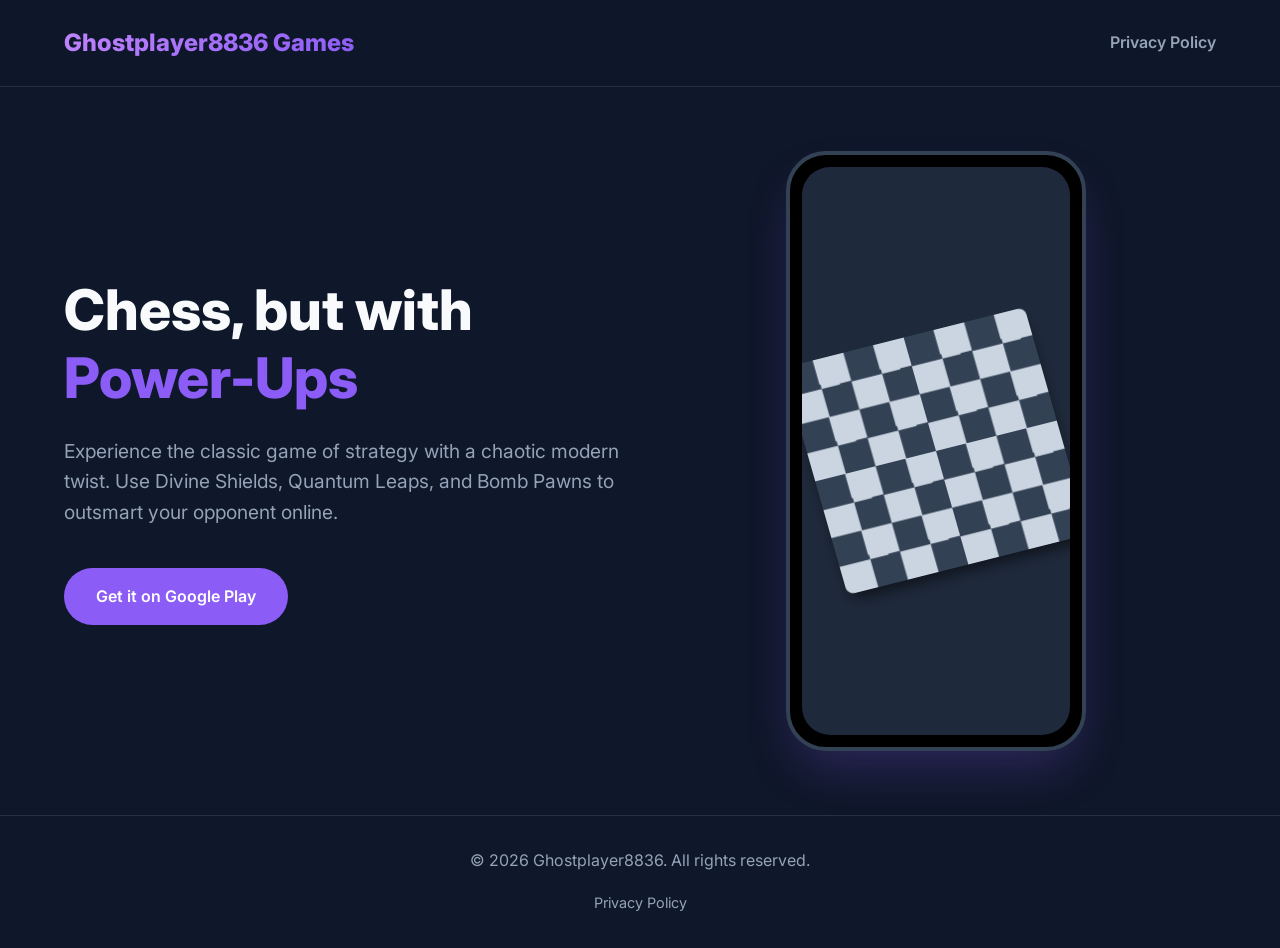
==== index.html @ abc0f1ea "Initial commit of studio website and privacy policy" ====
<!DOCTYPE html>
<html lang="en">
<head>
    <meta charset="UTF-8">
    <meta name="viewport" content="width=device-width, initial-scale=1.0">
    <title>Ghostplayer8836 Games</title>
    <link rel="stylesheet" href="styles.css">
    <link href="https://fonts.googleapis.com/css2?family=Inter:wght@400;600;800&display=swap" rel="stylesheet">
</head>
<body>
    <nav class="navbar">
        <div class="logo">Ghostplayer8836 Games</div>
        <div class="nav-links">
            <a href="privacy.html" class="nav-link">Privacy Policy</a>
        </div>
    </nav>

    <main class="hero">
        <div class="hero-content">
            <h1 class="hero-title">Chess, but with <span class="highlight">Power-Ups</span></h1>
            <p class="hero-subtitle">Experience the classic game of strategy with a chaotic modern twist. Use Divine Shields, Quantum Leaps, and Bomb Pawns to outsmart your opponent online.</p>
            <div class="cta-group">
                <a href="#" class="btn btn-primary">Get it on Google Play</a>
            </div>
        </div>
        <div class="hero-image">
            <!-- Placeholder for app screenshot -->
            <div class="mockup">
                <div class="mockup-screen">
                    <div class="mockup-board"></div>
                </div>
            </div>
        </div>
    </main>

    <footer>
        <p>&copy; <script>document.write(new Date().getFullYear());</script> Ghostplayer8836. All rights reserved.</p>
        <div class="footer-links">
            <a href="privacy.html">Privacy Policy</a>
        </div>
    </footer>
</body>
</html>
---- styles.css ----
:root {
    --bg-color: #0f172a;
    --surface-color: #1e293b;
    --text-primary: #f8fafc;
    --text-secondary: #94a3b8;
    --accent-color: #8b5cf6;
    --accent-hover: #7c3aed;
    --board-dark: #334155;
    --board-light: #cbd5e1;
}

* {
    margin: 0;
    padding: 0;
    box-sizing: border-box;
}

body {
    font-family: 'Inter', sans-serif;
    background-color: var(--bg-color);
    color: var(--text-primary);
    line-height: 1.6;
    min-height: 100vh;
    display: flex;
    flex-direction: column;
}

/* Navbar */
.navbar {
    display: flex;
    justify-content: space-between;
    align-items: center;
    padding: 1.5rem 5%;
    background-color: rgba(15, 23, 42, 0.9);
    backdrop-filter: blur(10px);
    position: sticky;
    top: 0;
    z-index: 100;
    border-bottom: 1px solid rgba(255, 255, 255, 0.1);
}

.logo {
    font-size: 1.5rem;
    font-weight: 800;
    background: linear-gradient(135deg, #c084fc, #8b5cf6);
    -webkit-background-clip: text;
    -webkit-text-fill-color: transparent;
}

.nav-link {
    color: var(--text-secondary);
    text-decoration: none;
    font-weight: 600;
    transition: color 0.2s;
}

.nav-link:hover {
    color: var(--text-primary);
}

/* Hero Section */
.hero {
    display: flex;
    align-items: center;
    justify-content: space-between;
    padding: 4rem 5%;
    flex: 1;
    gap: 2rem;
}

.hero-content {
    flex: 1;
    max-width: 600px;
}

.hero-title {
    font-size: 3.5rem;
    line-height: 1.2;
    margin-bottom: 1.5rem;
    font-weight: 800;
}

.highlight {
    color: var(--accent-color);
}

.hero-subtitle {
    font-size: 1.2rem;
    color: var(--text-secondary);
    margin-bottom: 2.5rem;
}

.btn {
    display: inline-block;
    padding: 1rem 2rem;
    border-radius: 999px;
    font-weight: 600;
    text-decoration: none;
    transition: transform 0.2s, background-color 0.2s;
}

.btn-primary {
    background-color: var(--accent-color);
    color: white;
}

.btn-primary:hover {
    background-color: var(--accent-hover);
    transform: translateY(-2px);
}

/* Mockup */
.hero-image {
    flex: 1;
    display: flex;
    justify-content: center;
}

.mockup {
    width: 300px;
    height: 600px;
    background-color: #000;
    border-radius: 40px;
    padding: 12px;
    box-shadow: 0 25px 50px -12px rgba(139, 92, 246, 0.25);
    border: 4px solid #334155;
}

.mockup-screen {
    width: 100%;
    height: 100%;
    background-color: var(--surface-color);
    border-radius: 28px;
    overflow: hidden;
    display: flex;
    align-items: center;
    justify-content: center;
}

.mockup-board {
    width: 250px;
    height: 250px;
    background: repeating-conic-gradient(
        var(--board-light) 0 90deg, 
        var(--board-dark) 0 180deg
    ) 0 0 / 62.5px 62.5px;
    border-radius: 8px;
    box-shadow: 0 10px 15px -3px rgba(0, 0, 0, 0.5);
    transform: rotateX(20deg) rotateZ(-15deg);
    transition: transform 0.5s ease;
}

.mockup-board:hover {
    transform: rotateX(0deg) rotateZ(0deg) scale(1.05);
}

/* Policy Content */
.container {
    max-width: 800px;
    margin: 0 auto;
    padding: 4rem 2rem;
    flex: 1;
}

.policy-card {
    background-color: var(--surface-color);
    padding: 3rem;
    border-radius: 16px;
    box-shadow: 0 4px 6px -1px rgba(0, 0, 0, 0.1);
}

.policy-card h1 {
    font-size: 2.5rem;
    margin-bottom: 0.5rem;
}

.last-updated {
    color: var(--text-secondary);
    margin-bottom: 3rem;
    font-size: 0.9rem;
}

.content h2 {
    color: var(--accent-color);
    margin: 2.5rem 0 1rem;
    font-size: 1.5rem;
}

.content p {
    margin-bottom: 1rem;
    color: var(--text-secondary);
}

.content ul {
    margin-bottom: 1.5rem;
    padding-left: 1.5rem;
    color: var(--text-secondary);
}

.content li {
    margin-bottom: 0.5rem;
}

.content a {
    color: var(--accent-color);
    text-decoration: none;
}

.content a:hover {
    text-decoration: underline;
}

/* Footer */
footer {
    text-align: center;
    padding: 2rem;
    color: var(--text-secondary);
    border-top: 1px solid rgba(255, 255, 255, 0.1);
    margin-top: auto;
}

.footer-links {
    margin-top: 1rem;
}

.footer-links a {
    color: var(--text-secondary);
    text-decoration: none;
    font-size: 0.9rem;
}

.footer-links a:hover {
    color: var(--text-primary);
}

/* Responsive */
@media (max-width: 768px) {
    .hero {
        flex-direction: column;
        text-align: center;
        padding: 2rem 5%;
    }
    
    .hero-title {
        font-size: 2.5rem;
    }
    
    .mockup {
        width: 260px;
        height: 520px;
    }

    .policy-card {
        padding: 2rem;
    }
}
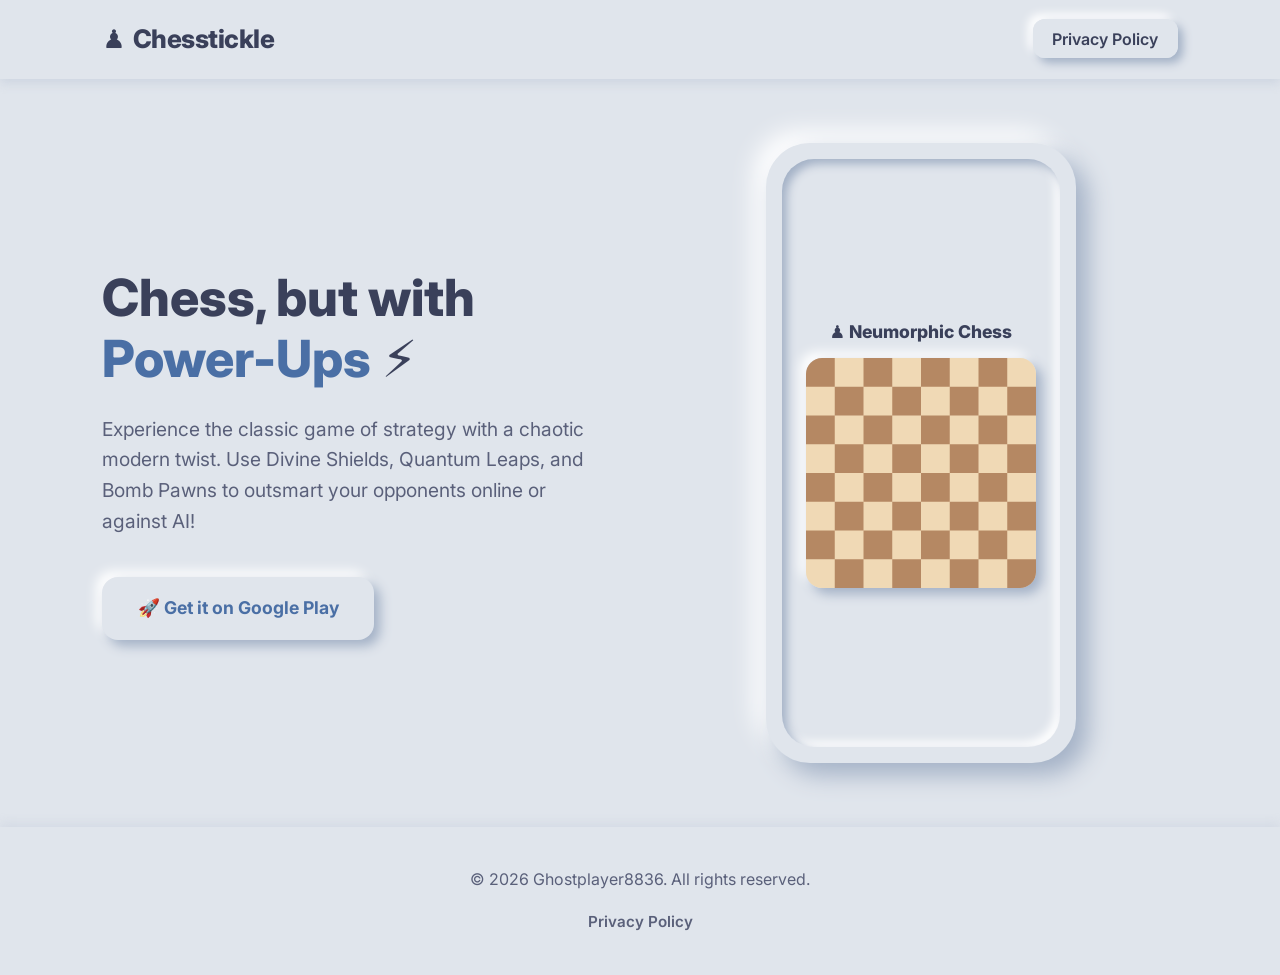
==== commit f0593895: "Redesign Privacy Policy & landing page with Neumorphic UI theme to match game aesthetics" ====
--- a/index.html
+++ b/index.html
@@ -3,13 +3,15 @@
 <head>
     <meta charset="UTF-8">
     <meta name="viewport" content="width=device-width, initial-scale=1.0">
-    <title>Ghostplayer8836 Games</title>
+    <title>Chesstickle - Chess with Power-Ups</title>
     <link rel="stylesheet" href="styles.css">
-    <link href="https://fonts.googleapis.com/css2?family=Inter:wght@400;600;800&display=swap" rel="stylesheet">
+    <link href="https://fonts.googleapis.com/css2?family=Inter:wght@400;600;700;800&display=swap" rel="stylesheet">
 </head>
 <body>
     <nav class="navbar">
-        <div class="logo">Ghostplayer8836 Games</div>
+        <div class="logo">
+            <span>♟️</span> Chesstickle
+        </div>
         <div class="nav-links">
             <a href="privacy.html" class="nav-link">Privacy Policy</a>
         </div>
@@ -17,16 +19,16 @@
 
     <main class="hero">
         <div class="hero-content">
-            <h1 class="hero-title">Chess, but with <span class="highlight">Power-Ups</span></h1>
-            <p class="hero-subtitle">Experience the classic game of strategy with a chaotic modern twist. Use Divine Shields, Quantum Leaps, and Bomb Pawns to outsmart your opponent online.</p>
+            <h1 class="hero-title">Chess, but with <span class="highlight">Power-Ups</span> ⚡</h1>
+            <p class="hero-subtitle">Experience the classic game of strategy with a chaotic modern twist. Use Divine Shields, Quantum Leaps, and Bomb Pawns to outsmart your opponents online or against AI!</p>
             <div class="cta-group">
-                <a href="#" class="btn btn-primary">Get it on Google Play</a>
+                <a href="https://play.google.com/store/apps/details?id=com.Ghostind.Chesstickle" class="btn btn-primary" target="_blank">🚀 Get it on Google Play</a>
             </div>
         </div>
         <div class="hero-image">
-            <!-- Placeholder for app screenshot -->
             <div class="mockup">
                 <div class="mockup-screen">
+                    <div style="font-weight: 800; color: #3A405A; margin-bottom: 12px; font-size: 1.1rem;">♟️ Neumorphic Chess</div>
                     <div class="mockup-board"></div>
                 </div>
             </div>
--- a/styles.css
+++ b/styles.css
@@ -1,12 +1,13 @@
 :root {
-    --bg-color: #0f172a;
-    --surface-color: #1e293b;
-    --text-primary: #f8fafc;
-    --text-secondary: #94a3b8;
-    --accent-color: #8b5cf6;
-    --accent-hover: #7c3aed;
-    --board-dark: #334155;
-    --board-light: #cbd5e1;
+    --bg-color: #E0E5EC;
+    --card-bg: #E0E5EC;
+    --text-primary: #3A405A;
+    --text-secondary: #5A607A;
+    --accent-color: #4A6FA5;
+    --accent-hover: #3B5984;
+    --light-shadow: #FFFFFF;
+    --dark-shadow: #A3B1C6;
+    --green-accent: #2E7D32;
 }
 
 * {
@@ -16,7 +17,7 @@
 }
 
 body {
-    font-family: 'Inter', sans-serif;
+    font-family: 'Inter', system-ui, -apple-system, sans-serif;
     background-color: var(--bg-color);
     color: var(--text-primary);
     line-height: 1.6;
@@ -30,32 +31,38 @@
     display: flex;
     justify-content: space-between;
     align-items: center;
-    padding: 1.5rem 5%;
-    background-color: rgba(15, 23, 42, 0.9);
-    backdrop-filter: blur(10px);
+    padding: 1.2rem 8%;
+    background-color: var(--bg-color);
+    box-shadow: 0 4px 10px rgba(163, 177, 198, 0.3);
     position: sticky;
     top: 0;
     z-index: 100;
-    border-bottom: 1px solid rgba(255, 255, 255, 0.1);
 }
 
 .logo {
-    font-size: 1.5rem;
+    font-size: 1.6rem;
     font-weight: 800;
-    background: linear-gradient(135deg, #c084fc, #8b5cf6);
-    -webkit-background-clip: text;
-    -webkit-text-fill-color: transparent;
+    color: var(--text-primary);
+    letter-spacing: -0.5px;
+    display: flex;
+    align-items: center;
+    gap: 8px;
 }
 
 .nav-link {
-    color: var(--text-secondary);
-    text-decoration: none;
-    font-weight: 600;
-    transition: color 0.2s;
+    color: var(--text-primary);
+    text-decoration: none;
+    font-weight: 600;
+    padding: 0.6rem 1.2rem;
+    border-radius: 12px;
+    background: var(--bg-color);
+    box-shadow: 5px 5px 10px var(--dark-shadow), -5px -5px 10px var(--light-shadow);
+    transition: all 0.2s ease;
 }
 
 .nav-link:hover {
-    color: var(--text-primary);
+    box-shadow: inset 3px 3px 6px var(--dark-shadow), inset -3px -3px 6px var(--light-shadow);
+    color: var(--accent-color);
 }
 
 /* Hero Section */
@@ -63,9 +70,9 @@
     display: flex;
     align-items: center;
     justify-content: space-between;
-    padding: 4rem 5%;
-    flex: 1;
-    gap: 2rem;
+    padding: 4rem 8%;
+    flex: 1;
+    gap: 3rem;
 }
 
 .hero-content {
@@ -74,10 +81,11 @@
 }
 
 .hero-title {
-    font-size: 3.5rem;
+    font-size: 3.2rem;
     line-height: 1.2;
     margin-bottom: 1.5rem;
     font-weight: 800;
+    color: var(--text-primary);
 }
 
 .highlight {
@@ -92,24 +100,27 @@
 
 .btn {
     display: inline-block;
-    padding: 1rem 2rem;
-    border-radius: 999px;
-    font-weight: 600;
-    text-decoration: none;
-    transition: transform 0.2s, background-color 0.2s;
+    padding: 1.1rem 2.2rem;
+    border-radius: 16px;
+    font-weight: 700;
+    font-size: 1.1rem;
+    text-decoration: none;
+    transition: all 0.2s ease;
+    cursor: pointer;
 }
 
 .btn-primary {
-    background-color: var(--accent-color);
-    color: white;
+    background: var(--bg-color);
+    color: var(--accent-color);
+    box-shadow: 6px 6px 12px var(--dark-shadow), -6px -6px 12px var(--light-shadow);
 }
 
 .btn-primary:hover {
-    background-color: var(--accent-hover);
-    transform: translateY(-2px);
-}
-
-/* Mockup */
+    box-shadow: inset 4px 4px 8px var(--dark-shadow), inset -4px -4px 8px var(--light-shadow);
+    color: var(--accent-hover);
+}
+
+/* Neumorphic Phone Mockup */
 .hero-image {
     flex: 1;
     display: flex;
@@ -117,78 +128,87 @@
 }
 
 .mockup {
-    width: 300px;
-    height: 600px;
-    background-color: #000;
-    border-radius: 40px;
-    padding: 12px;
-    box-shadow: 0 25px 50px -12px rgba(139, 92, 246, 0.25);
-    border: 4px solid #334155;
+    width: 310px;
+    height: 620px;
+    background-color: var(--bg-color);
+    border-radius: 44px;
+    padding: 16px;
+    box-shadow: 12px 12px 24px var(--dark-shadow), -12px -12px 24px var(--light-shadow);
+    display: flex;
+    align-items: center;
+    justify-content: center;
 }
 
 .mockup-screen {
     width: 100%;
     height: 100%;
-    background-color: var(--surface-color);
-    border-radius: 28px;
+    background-color: #E0E5EC;
+    border-radius: 32px;
     overflow: hidden;
     display: flex;
+    flex-direction: column;
     align-items: center;
     justify-content: center;
+    padding: 20px;
+    box-shadow: inset 5px 5px 10px var(--dark-shadow), inset -5px -5px 10px var(--light-shadow);
 }
 
 .mockup-board {
-    width: 250px;
-    height: 250px;
+    width: 230px;
+    height: 230px;
     background: repeating-conic-gradient(
-        var(--board-light) 0 90deg, 
-        var(--board-dark) 0 180deg
-    ) 0 0 / 62.5px 62.5px;
-    border-radius: 8px;
-    box-shadow: 0 10px 15px -3px rgba(0, 0, 0, 0.5);
-    transform: rotateX(20deg) rotateZ(-15deg);
-    transition: transform 0.5s ease;
+        #F0D9B5 0 90deg, 
+        #B58863 0 180deg
+    ) 0 0 / 57.5px 57.5px;
+    border-radius: 16px;
+    box-shadow: 6px 6px 12px var(--dark-shadow), -6px -6px 12px var(--light-shadow);
+    transition: transform 0.4s cubic-bezier(0.175, 0.885, 0.32, 1.275);
 }
 
 .mockup-board:hover {
-    transform: rotateX(0deg) rotateZ(0deg) scale(1.05);
+    transform: scale(1.05);
 }
 
 /* Policy Content */
 .container {
-    max-width: 800px;
+    max-width: 860px;
     margin: 0 auto;
-    padding: 4rem 2rem;
+    padding: 3rem 2rem;
     flex: 1;
 }
 
 .policy-card {
-    background-color: var(--surface-color);
+    background-color: var(--bg-color);
     padding: 3rem;
-    border-radius: 16px;
-    box-shadow: 0 4px 6px -1px rgba(0, 0, 0, 0.1);
+    border-radius: 28px;
+    box-shadow: 12px 12px 24px var(--dark-shadow), -12px -12px 24px var(--light-shadow);
 }
 
 .policy-card h1 {
     font-size: 2.5rem;
+    font-weight: 800;
     margin-bottom: 0.5rem;
+    color: var(--text-primary);
 }
 
 .last-updated {
     color: var(--text-secondary);
-    margin-bottom: 3rem;
-    font-size: 0.9rem;
+    margin-bottom: 2.5rem;
+    font-size: 0.95rem;
+    font-weight: 600;
 }
 
 .content h2 {
     color: var(--accent-color);
-    margin: 2.5rem 0 1rem;
-    font-size: 1.5rem;
+    margin: 2.2rem 0 1rem;
+    font-size: 1.4rem;
+    font-weight: 700;
 }
 
 .content p {
     margin-bottom: 1rem;
     color: var(--text-secondary);
+    font-size: 1.05rem;
 }
 
 .content ul {
@@ -204,18 +224,29 @@
 .content a {
     color: var(--accent-color);
     text-decoration: none;
+    font-weight: 600;
 }
 
 .content a:hover {
     text-decoration: underline;
+}
+
+/* Neumorphic Callout Card */
+.neu-inset-box {
+    background: var(--bg-color);
+    padding: 1.2rem 1.6rem;
+    border-radius: 16px;
+    box-shadow: inset 4px 4px 8px var(--dark-shadow), inset -4px -4px 8px var(--light-shadow);
+    margin: 1.5rem 0;
 }
 
 /* Footer */
 footer {
     text-align: center;
-    padding: 2rem;
-    color: var(--text-secondary);
-    border-top: 1px solid rgba(255, 255, 255, 0.1);
+    padding: 2.5rem 2rem;
+    color: var(--text-secondary);
+    background-color: var(--bg-color);
+    box-shadow: 0 -4px 10px rgba(163, 177, 198, 0.2);
     margin-top: auto;
 }
 
@@ -226,11 +257,12 @@
 .footer-links a {
     color: var(--text-secondary);
     text-decoration: none;
-    font-size: 0.9rem;
+    font-weight: 600;
+    font-size: 0.95rem;
 }
 
 .footer-links a:hover {
-    color: var(--text-primary);
+    color: var(--accent-color);
 }
 
 /* Responsive */
@@ -242,15 +274,15 @@
     }
     
     .hero-title {
-        font-size: 2.5rem;
+        font-size: 2.4rem;
     }
     
     .mockup {
-        width: 260px;
-        height: 520px;
+        width: 270px;
+        height: 540px;
     }
 
     .policy-card {
-        padding: 2rem;
-    }
-}
+        padding: 1.8rem;
+    }
+}
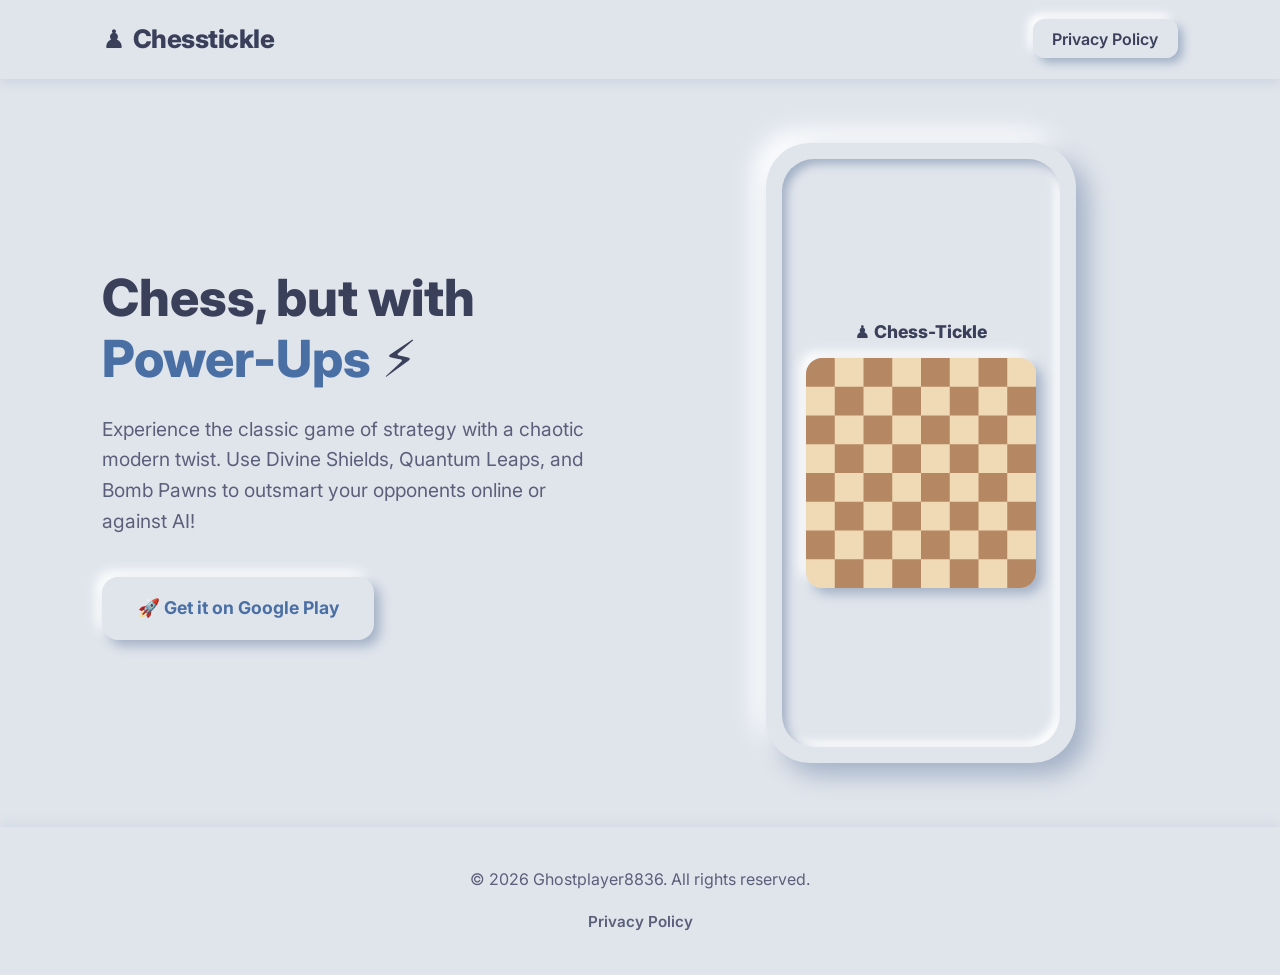
==== commit c776e723: "Update mockup screen title to Chess-Tickle" ====
--- a/index.html
+++ b/index.html
@@ -28,7 +28,7 @@
         <div class="hero-image">
             <div class="mockup">
                 <div class="mockup-screen">
-                    <div style="font-weight: 800; color: #3A405A; margin-bottom: 12px; font-size: 1.1rem;">♟️ Neumorphic Chess</div>
+                    <div style="font-weight: 800; color: #3A405A; margin-bottom: 12px; font-size: 1.1rem;">♟️ Chess-Tickle</div>
                     <div class="mockup-board"></div>
                 </div>
             </div>
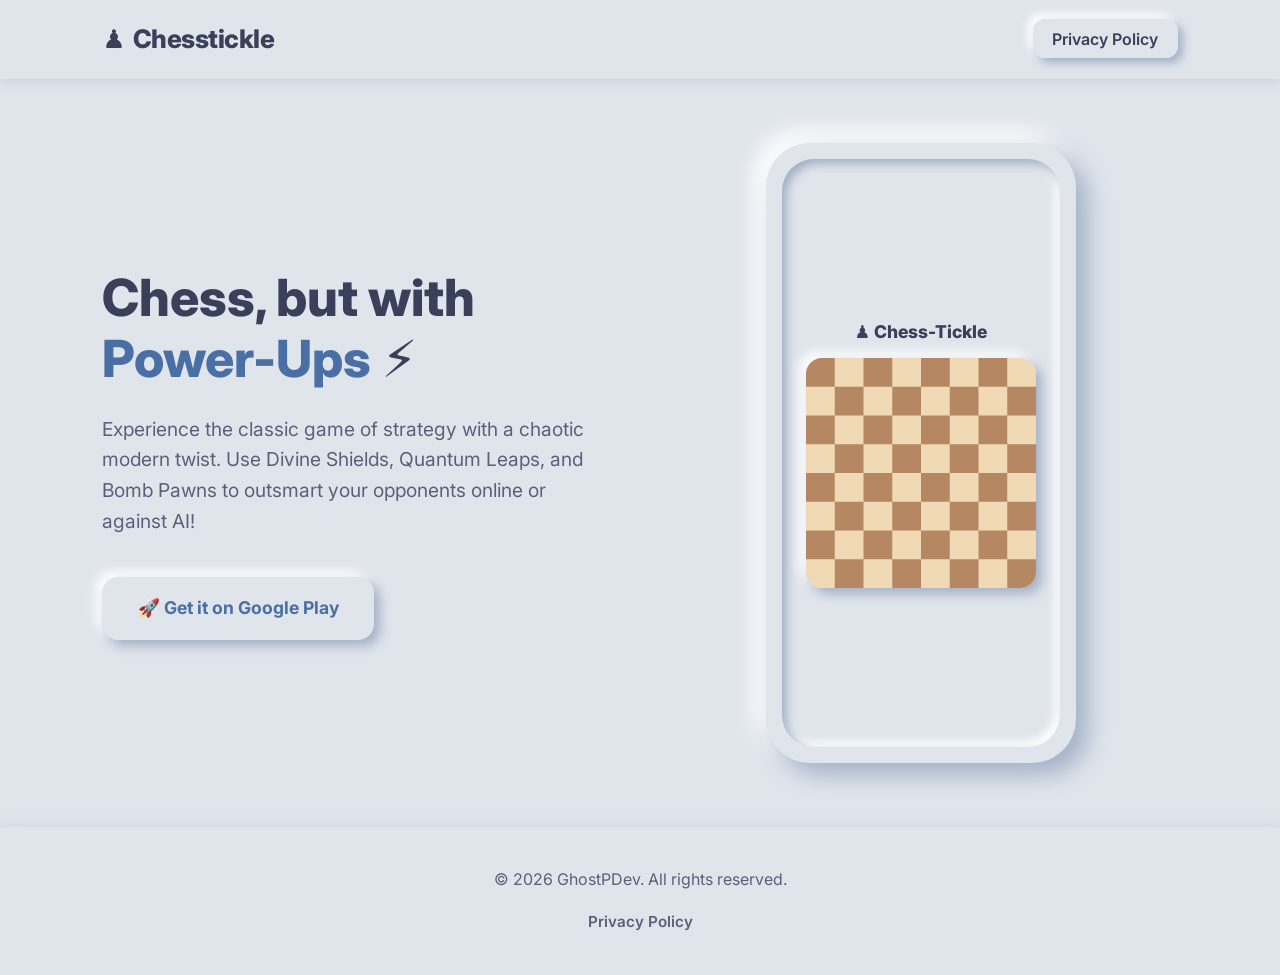
==== commit 39d61906: "Update developer name to GhostPDev Contact section in privacy.html and the footer copyright in index" ====
--- a/index.html
+++ b/index.html
@@ -36,7 +36,7 @@
     </main>
 
     <footer>
-        <p>&copy; <script>document.write(new Date().getFullYear());</script> Ghostplayer8836. All rights reserved.</p>
+        <p>&copy; <script>document.write(new Date().getFullYear());</script> GhostPDev. All rights reserved.</p>
         <div class="footer-links">
             <a href="privacy.html">Privacy Policy</a>
         </div>
